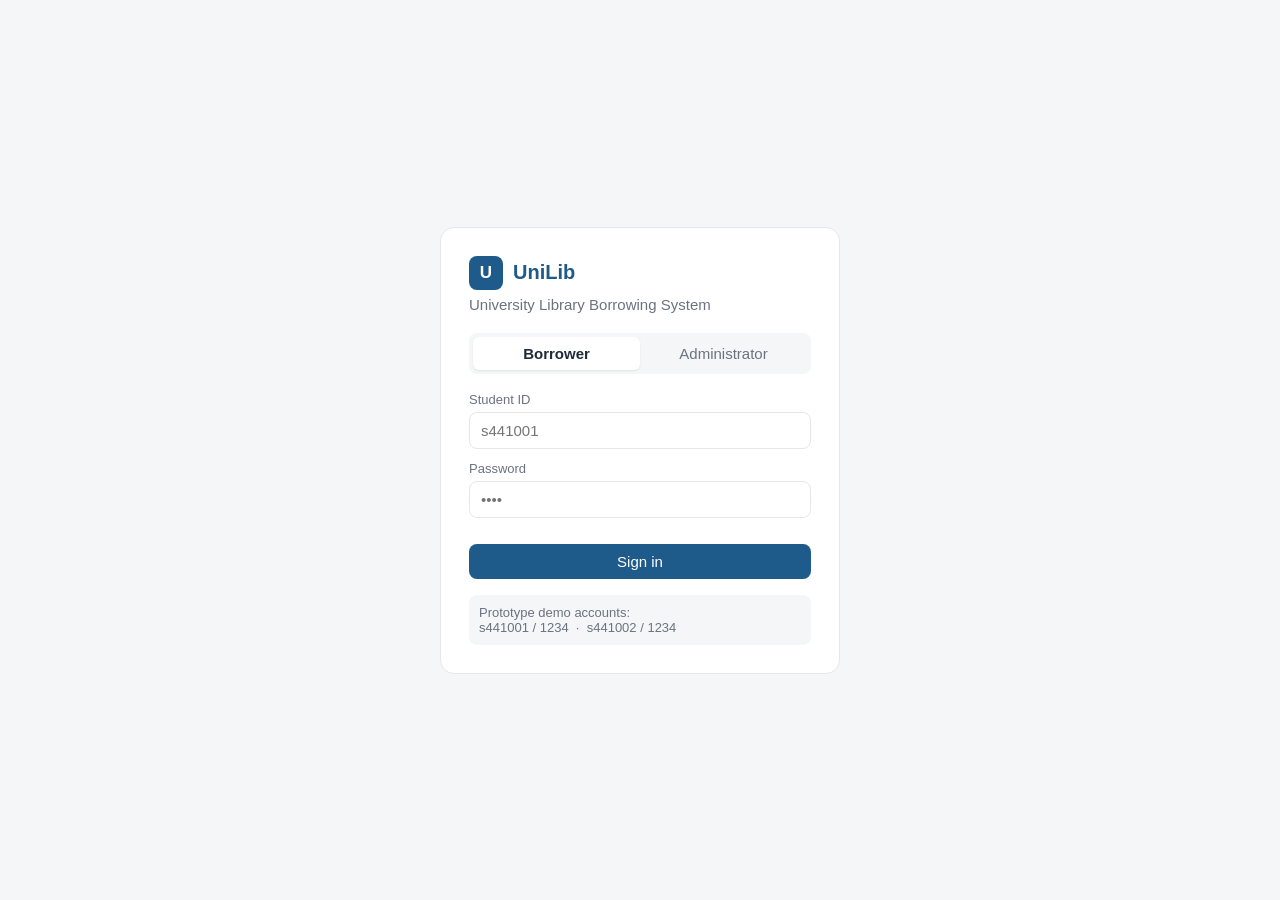
==== index.html @ b174dcbc "Add files via upload" ====
<!doctype html>
<html lang="en">
<head>
<meta charset="utf-8">
<meta name="viewport" content="width=device-width, initial-scale=1">
<title>UniLib – University Library Borrowing</title>
<link rel="stylesheet" href="style.css">
</head>
<body>
<div id="app"></div>
<div id="toast" class="toast"></div>
<script src="data.js"></script>
<script src="app.js"></script>
</body>
</html>
---- style.css ----
:root{
  --bg:#f5f6f8; --card:#fff; --ink:#1f2937; --muted:#6b7280; --line:#e5e7eb;
  --brand:#1e5a8a; --brand-2:#2f7bb8; --ok:#15803d; --warn:#b45309; --bad:#b91c1c;
  --radius:10px;
}
*{box-sizing:border-box}
body{margin:0;font-family:"Segoe UI",Tahoma,Arial,sans-serif;background:var(--bg);color:var(--ink);font-size:15px}
button{font:inherit;cursor:pointer}
input,select{font:inherit;padding:9px 11px;border:1px solid var(--line);border-radius:8px;background:#fff;width:100%}
input:focus,select:focus{outline:2px solid var(--brand-2);outline-offset:0;border-color:transparent}
.btn{background:var(--brand);color:#fff;border:0;border-radius:8px;padding:9px 16px}
.btn:hover{background:var(--brand-2)}
.btn.ghost{background:transparent;color:var(--brand);border:1px solid var(--line)}
.btn.small{padding:5px 10px;font-size:13px}
.btn.danger{background:var(--bad)}
.btn:disabled{opacity:.45;cursor:not-allowed}

/* login */
.login-wrap{min-height:100vh;display:grid;place-items:center;padding:16px}
.login{background:var(--card);border:1px solid var(--line);border-radius:14px;width:100%;max-width:400px;padding:28px}
.logo{display:flex;align-items:center;gap:10px;font-weight:700;font-size:20px;color:var(--brand)}
.logo span.mark{width:34px;height:34px;border-radius:8px;background:var(--brand);color:#fff;display:grid;place-items:center;font-size:17px}
.login p.sub{color:var(--muted);margin:6px 0 20px}
.tabs{display:grid;grid-template-columns:1fr 1fr;background:var(--bg);border-radius:8px;padding:4px;margin-bottom:18px}
.tabs button{border:0;background:transparent;padding:8px;border-radius:6px;color:var(--muted)}
.tabs button.on{background:#fff;color:var(--ink);font-weight:600;box-shadow:0 1px 2px rgba(0,0,0,.08)}
label{display:block;font-size:13px;color:var(--muted);margin:12px 0 5px}
.hint{margin-top:16px;font-size:13px;color:var(--muted);background:var(--bg);border-radius:8px;padding:10px}
.err{color:var(--bad);font-size:13px;min-height:18px;margin-top:8px}

/* shell */
.top{background:#fff;border-bottom:1px solid var(--line);display:flex;align-items:center;justify-content:space-between;padding:12px 24px}
.top .who{display:flex;align-items:center;gap:12px;color:var(--muted);font-size:14px}
.role{font-size:12px;padding:3px 8px;border-radius:99px;background:#e6eef6;color:var(--brand);font-weight:600}
.shell{display:grid;grid-template-columns:210px 1fr;min-height:calc(100vh - 59px)}
nav.side{background:#fff;border-right:1px solid var(--line);padding:16px 10px}
nav.side a{display:block;padding:9px 12px;border-radius:8px;color:var(--ink);text-decoration:none;margin-bottom:2px}
nav.side a.on{background:#e6eef6;color:var(--brand);font-weight:600}
main{padding:24px;max-width:1100px}
h1{font-size:22px;margin:0 0 4px}
.lead{color:var(--muted);margin:0 0 20px}
.card{background:var(--card);border:1px solid var(--line);border-radius:var(--radius);padding:16px}
.stats{display:grid;grid-template-columns:repeat(4,1fr);gap:14px;margin-bottom:20px}
.stat .n{font-size:26px;font-weight:700}
.stat .l{color:var(--muted);font-size:13px}
.bar{display:flex;gap:10px;margin-bottom:14px;flex-wrap:wrap}
.bar input{max-width:320px}
.bar select{max-width:180px}
table{width:100%;border-collapse:collapse;background:#fff;border:1px solid var(--line);border-radius:var(--radius);overflow:hidden}
th,td{text-align:left;padding:10px 12px;border-bottom:1px solid var(--line);font-size:14px}
th{background:#fafafa;color:var(--muted);font-weight:600;font-size:13px}
tr:last-child td{border-bottom:0}
.pill{font-size:12px;padding:3px 9px;border-radius:99px;font-weight:600;display:inline-block}
.p-ok{background:#dcfce7;color:var(--ok)} .p-warn{background:#fef3c7;color:var(--warn)}
.p-bad{background:#fee2e2;color:var(--bad)} .p-info{background:#e0ecf7;color:var(--brand)}
.books{display:grid;grid-template-columns:repeat(auto-fill,minmax(220px,1fr));gap:14px}
.book{display:flex;flex-direction:column;gap:6px}
.book .cover{height:110px;border-radius:8px;display:grid;place-items:center;color:#fff;font-weight:700;font-size:28px}
.book .t{font-weight:600}
.book .a{color:var(--muted);font-size:13px}
.book .row{display:flex;justify-content:space-between;align-items:center;margin-top:auto;padding-top:6px}
.form{display:grid;grid-template-columns:repeat(4,1fr) auto;gap:10px;align-items:end;margin-bottom:16px}
.form label{margin-top:0}
.actions{display:flex;gap:6px}
.empty{color:var(--muted);text-align:center;padding:24px}
.toast{position:fixed;bottom:20px;left:50%;transform:translateX(-50%);background:var(--ink);color:#fff;padding:10px 16px;border-radius:8px;opacity:0;transition:opacity .2s;pointer-events:none}
.toast.show{opacity:1}

@media (max-width:760px){
  .shell{grid-template-columns:1fr}
  nav.side{display:flex;overflow-x:auto;border-right:0;border-bottom:1px solid var(--line);padding:8px}
  nav.side a{white-space:nowrap}
  main{padding:16px}
  .stats{grid-template-columns:1fr 1fr}
  .form{grid-template-columns:1fr}
  .top{padding:12px 16px}
  table{display:block;overflow-x:auto}
}
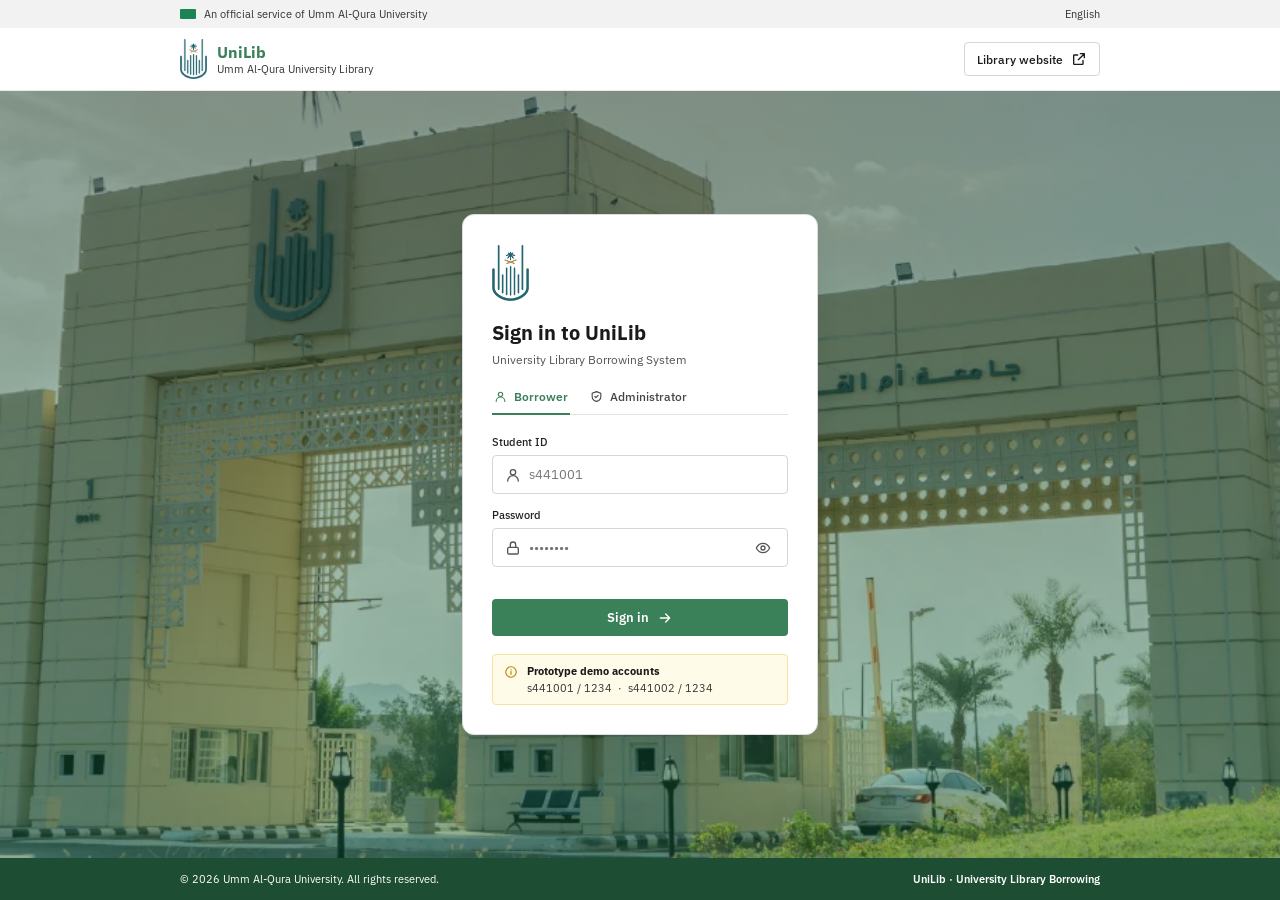
==== commit 46abc91e: "Redesign the login page with UQU style" ====
--- a/index.html
+++ b/index.html
@@ -4,12 +4,12 @@
 <meta charset="utf-8">
 <meta name="viewport" content="width=device-width, initial-scale=1">
 <title>UniLib – University Library Borrowing</title>
-<link rel="stylesheet" href="style.css">
+<link rel="stylesheet" href="css/style.css">
 </head>
 <body>
 <div id="app"></div>
 <div id="toast" class="toast"></div>
-<script src="data.js"></script>
-<script src="app.js"></script>
+<script src="js/data.js"></script>
+<script src="js/app.js"></script>
 </body>
 </html>
--- a/css/style.css
+++ b/css/style.css
@@ -0,0 +1,113 @@
+@import url("https://fonts.googleapis.com/css2?family=IBM+Plex+Sans:wght@400;500;600;700&display=swap"); /* used by the login page only */
+:root{
+  --bg:#f5f6f8; --card:#fff; --ink:#1f2937; --muted:#6b7280; --line:#e5e7eb;
+  --brand:#1e5a8a; --brand-2:#2f7bb8; --ok:#15803d; --warn:#b45309; --bad:#b91c1c;
+  --radius:10px;
+}
+*{box-sizing:border-box}
+body{margin:0;font-family:"Segoe UI",Tahoma,Arial,sans-serif;background:var(--bg);color:var(--ink);font-size:15px}
+button{font:inherit;cursor:pointer}
+input,select{font:inherit;padding:9px 11px;border:1px solid var(--line);border-radius:8px;background:#fff;width:100%}
+input:focus,select:focus{outline:2px solid var(--brand-2);outline-offset:0;border-color:transparent}
+.btn{background:var(--brand);color:#fff;border:0;border-radius:8px;padding:9px 16px}
+.btn:hover{background:var(--brand-2)}
+.btn.ghost{background:transparent;color:var(--brand);border:1px solid var(--line)}
+.btn.small{padding:5px 10px;font-size:13px}
+.btn.danger{background:var(--bad)}
+.btn:disabled{opacity:.45;cursor:not-allowed}
+
+/* login – Sample B "Gov Portal Card" (UQU style). Everything is scoped under .gp */
+.gp{--g:#1c8354;--g2:#3a8159;--gd:#1d4d33;--gl:#eef7f1;--gb:#d5e8dc;
+  min-height:100vh;display:flex;flex-direction:column;font-family:"IBM Plex Sans","IBM Plex Sans Arabic","Segoe UI",Tahoma,Arial,sans-serif;color:#1a1a1a;
+  background:#f7fbf8}
+.gp svg{width:16px;height:16px;fill:none;stroke:currentColor;stroke-width:2;stroke-linecap:round;stroke-linejoin:round;flex:none}
+.gp-in{max-width:952px;margin:0 auto;padding:0 16px;display:flex;align-items:center;justify-content:space-between;gap:12px}
+.gp-strip{background:#f2f2f2;font-size:11px;color:#333;padding:7px 0}
+.gp-strip span{display:flex;align-items:center;gap:8px}
+.gp-flag{width:16px;height:10px;background:var(--g);border-radius:1px;display:inline-block}
+.gp-head{background:#fff;border-bottom:1px solid #eaeaea;padding:11px 0}
+.gp-brand{display:flex;align-items:center;gap:10px}
+.gp-brand b{display:block;color:var(--g2);font-size:16px}
+.gp-brand small{display:block;font-size:11px;color:#333}
+.gp-mark{height:40px;width:auto;display:block}
+.gp-link{display:flex;align-items:center;gap:8px;border:1px solid #d6d6d6;border-radius:4px;padding:8px 12px;font-size:12px;font-weight:500;color:#1a1a1a;text-decoration:none;background:#fff}
+.gp-link:hover{border-color:var(--g2);color:var(--g2)}
+.gp-main{flex:1;display:grid;place-items:center;padding:40px 16px;
+  background:linear-gradient(rgba(20,60,40,.45),rgba(28,131,84,.35)),url("../assets/hero.webp") center/cover no-repeat,#2f5f45}
+.gp-card{background:#fff;border:1px solid #dcdcdc;border-radius:12px;box-shadow:0 8px 24px rgba(0,0,0,.06);width:100%;max-width:356px;padding:30px 29px 29px}
+.gp-icon{height:56px;width:auto;display:block;margin-bottom:18px}
+.gp h1{font-size:20px;font-weight:700;margin:0 0 6px}
+.gp-sub{font-size:12px;color:#555;margin:0 0 16px}
+.gp-tabs{display:flex;gap:18px;border-bottom:1px solid #e3e3e3;margin-bottom:20px}
+.gp-tabs button{display:flex;align-items:center;gap:7px;border:0;background:none;padding:6px 2px 9px;font-size:12px;font-weight:500;color:#444;border-bottom:2px solid transparent;margin-bottom:-1px}
+.gp-tabs button svg{width:13px;height:13px}
+.gp-tabs button.on{color:var(--g2);font-weight:600;border-bottom-color:var(--g2)}
+.gp label{font-size:11px;color:#222;margin:0 0 6px;font-weight:500}
+.gp label[for=p]{margin-top:14px}
+.gp-field{display:flex;align-items:center;gap:8px;border:1px solid #d6d6d6;border-radius:4px;padding:0 12px;background:#fff;color:#555}
+.gp-field:focus-within{border-color:var(--g2);box-shadow:0 0 0 3px rgba(58,129,89,.15)}
+.gp-field input{border:0;padding:10px 0;font-size:13px;background:transparent;outline:none}
+.gp-field input:focus{outline:none}
+.gp-eye{border:0;background:none;padding:4px;color:#555;display:grid;place-items:center}
+.gp-btn{width:100%;display:flex;align-items:center;justify-content:center;gap:8px;background:var(--g2);color:#fff;border:0;border-radius:4px;padding:10px 16px;font-size:13px;font-weight:600;margin-top:8px}
+.gp-btn:hover{background:var(--gd)}
+.gp .err{margin-top:6px}
+.gp-note{display:flex;gap:9px;margin-top:18px;background:#fffbe9;border:1px solid #f6e3a1;border-radius:4px;padding:9px 11px;font-size:10.5px;color:#333}
+.gp-note svg{color:#b8860b;width:14px;height:14px;margin-top:1px}
+.gp-note b{display:block;font-size:11px;color:#1a1a1a;margin-bottom:3px}
+.gp-foot{background:var(--gd);color:#fff;font-size:11px;padding:14px 0}
+.gp-foot b{font-weight:600}
+@media (max-width:560px){.gp-strip .gp-in>span:first-child{font-size:10px}.gp-brand small{display:none}.gp-foot .gp-in{flex-direction:column;text-align:center}}
+.logo{display:flex;align-items:center;gap:10px;font-weight:700;font-size:20px;color:var(--brand)}
+.logo span.mark{width:34px;height:34px;border-radius:8px;background:var(--brand);color:#fff;display:grid;place-items:center;font-size:17px}
+label{display:block;font-size:13px;color:var(--muted);margin:12px 0 5px}
+.err{color:var(--bad);font-size:13px;min-height:18px;margin-top:8px}
+
+/* shell */
+.top{background:#fff;border-bottom:1px solid var(--line);display:flex;align-items:center;justify-content:space-between;padding:12px 24px}
+.top .who{display:flex;align-items:center;gap:12px;color:var(--muted);font-size:14px}
+.role{font-size:12px;padding:3px 8px;border-radius:99px;background:#e6eef6;color:var(--brand);font-weight:600}
+.shell{display:grid;grid-template-columns:210px 1fr;min-height:calc(100vh - 59px)}
+nav.side{background:#fff;border-right:1px solid var(--line);padding:16px 10px}
+nav.side a{display:block;padding:9px 12px;border-radius:8px;color:var(--ink);text-decoration:none;margin-bottom:2px}
+nav.side a.on{background:#e6eef6;color:var(--brand);font-weight:600}
+main{padding:24px;max-width:1100px}
+h1{font-size:22px;margin:0 0 4px}
+.lead{color:var(--muted);margin:0 0 20px}
+.card{background:var(--card);border:1px solid var(--line);border-radius:var(--radius);padding:16px}
+.stats{display:grid;grid-template-columns:repeat(4,1fr);gap:14px;margin-bottom:20px}
+.stat .n{font-size:26px;font-weight:700}
+.stat .l{color:var(--muted);font-size:13px}
+.bar{display:flex;gap:10px;margin-bottom:14px;flex-wrap:wrap}
+.bar input{max-width:320px}
+.bar select{max-width:180px}
+table{width:100%;border-collapse:collapse;background:#fff;border:1px solid var(--line);border-radius:var(--radius);overflow:hidden}
+th,td{text-align:left;padding:10px 12px;border-bottom:1px solid var(--line);font-size:14px}
+th{background:#fafafa;color:var(--muted);font-weight:600;font-size:13px}
+tr:last-child td{border-bottom:0}
+.pill{font-size:12px;padding:3px 9px;border-radius:99px;font-weight:600;display:inline-block}
+.p-ok{background:#dcfce7;color:var(--ok)} .p-warn{background:#fef3c7;color:var(--warn)}
+.p-bad{background:#fee2e2;color:var(--bad)} .p-info{background:#e0ecf7;color:var(--brand)}
+.books{display:grid;grid-template-columns:repeat(auto-fill,minmax(220px,1fr));gap:14px}
+.book{display:flex;flex-direction:column;gap:6px}
+.book .cover{height:110px;border-radius:8px;display:grid;place-items:center;color:#fff;font-weight:700;font-size:28px}
+.book .t{font-weight:600}
+.book .a{color:var(--muted);font-size:13px}
+.book .row{display:flex;justify-content:space-between;align-items:center;margin-top:auto;padding-top:6px}
+.form{display:grid;grid-template-columns:repeat(4,1fr) auto;gap:10px;align-items:end;margin-bottom:16px}
+.form label{margin-top:0}
+.actions{display:flex;gap:6px}
+.empty{color:var(--muted);text-align:center;padding:24px}
+.toast{position:fixed;bottom:20px;left:50%;transform:translateX(-50%);background:var(--ink);color:#fff;padding:10px 16px;border-radius:8px;opacity:0;transition:opacity .2s;pointer-events:none}
+.toast.show{opacity:1}
+
+@media (max-width:760px){
+  .shell{grid-template-columns:1fr}
+  nav.side{display:flex;overflow-x:auto;border-right:0;border-bottom:1px solid var(--line);padding:8px}
+  nav.side a{white-space:nowrap}
+  main{padding:16px}
+  .stats{grid-template-columns:1fr 1fr}
+  .form{grid-template-columns:1fr}
+  .top{padding:12px 16px}
+  table{display:block;overflow-x:auto}
+}
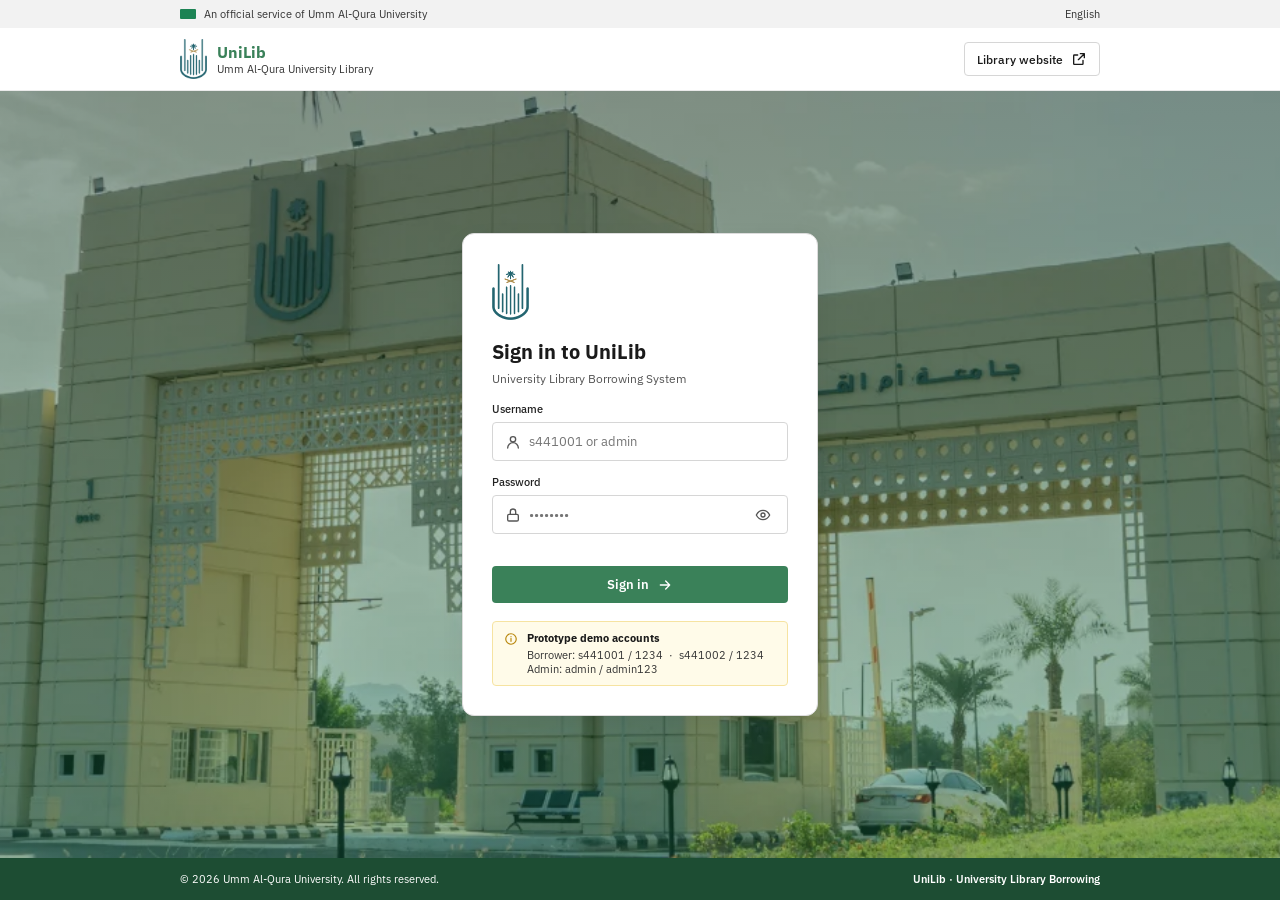
==== commit e9f8798d: "Switching between arabic and english" ====
--- a/index.html
+++ b/index.html
@@ -5,10 +5,12 @@
 <meta name="viewport" content="width=device-width, initial-scale=1">
 <title>UniLib – University Library Borrowing</title>
 <link rel="stylesheet" href="css/style.css">
+<link rel="stylesheet" href="css/i18n.css">
 </head>
 <body>
 <div id="app"></div>
 <div id="toast" class="toast"></div>
+<script src="js/i18n.js"></script>
 <script src="js/data.js"></script>
 <script src="js/app.js"></script>
 </body>
--- a/css/style.css
+++ b/css/style.css
@@ -111,3 +111,186 @@
   .top{padding:12px 16px}
   table{display:block;overflow-x:auto}
 }
+
+/* ===== Admin – UQU portal style. Everything is scoped under .adm so login + borrower pages are unchanged.
+   Reuses the .gp tokens (--g, --g2, --gd, --gl, --gb) and .gp-strip / .gp-head / .gp-foot from the login page. */
+.adm{--line:#e3e8e5;--muted:#5f6b66;--gold:#b8935a;--teal:#1f6f6b;font-size:14px}
+.adm .gp-in,.adm-in{max-width:1120px}
+.adm-in{margin:0 auto;padding:0 16px;width:100%}
+.adm main{flex:1;padding:0;max-width:none}
+.adm [hidden]{display:none!important}
+.adm h1{font-size:24px;font-weight:700;margin:0 0 4px;color:#fff}
+
+/* header user block */
+.adm-who{display:flex;align-items:center;gap:10px}
+.adm-av{width:34px;height:34px;border-radius:50%;background:var(--gl);color:var(--gd);border:1px solid var(--gb);display:grid;place-items:center;font-weight:600;font-size:12px;flex:none}
+.adm-id b{display:block;font-size:13px;font-weight:600;line-height:1.25}
+.adm .role{display:inline-block;margin-top:2px;font-size:10.5px;padding:1px 8px;border-radius:99px;background:var(--gl);color:var(--g2);border:1px solid var(--gb);font-weight:600}
+.adm .gp-link{font-family:inherit;cursor:pointer;margin-left:4px}
+
+/* main nav – dark green bar with gold active marker (logo colours) */
+.adm-nav{background:var(--gd);position:sticky;top:0;z-index:5;box-shadow:0 2px 6px rgba(0,0,0,.08)}
+.adm-nav .gp-in{justify-content:flex-start;gap:2px;overflow-x:auto}
+.adm-nav a{display:flex;align-items:center;gap:8px;padding:13px 14px 11px;color:rgba(255,255,255,.78);text-decoration:none;font-size:13px;font-weight:500;border-bottom:3px solid transparent;white-space:nowrap}
+.adm-nav a:hover{color:#fff;background:rgba(255,255,255,.06)}
+.adm-nav a.on{color:#fff;font-weight:600;border-bottom-color:var(--gold)}
+.adm-nav a:focus-visible{outline:2px solid #fff;outline-offset:-4px}
+.adm-nav em{font-style:normal;background:var(--gold);color:#fff;font-size:10.5px;font-weight:700;border-radius:99px;padding:1px 7px;line-height:1.5}
+
+/* page header band – campus photo, like the login hero */
+.adm-hero{color:#fff;padding:26px 0 28px;background:linear-gradient(90deg,rgba(29,77,51,.95),rgba(28,131,84,.72)),url("../assets/hero.webp") center 40%/cover no-repeat,var(--gd)}
+.adm-crumb{display:flex;align-items:center;gap:6px;font-size:11.5px;color:rgba(255,255,255,.75);margin-bottom:8px}
+.adm-crumb svg{width:12px;height:12px}
+.adm-hero p{margin:0;font-size:13px;color:rgba(255,255,255,.88)}
+.adm-body{padding:24px 16px 44px}
+
+/* cards + section titles */
+.adm .card{background:#fff;border:1px solid var(--line);border-radius:8px;padding:16px;box-shadow:0 1px 2px rgba(16,40,28,.04)}
+.adm .sec{display:flex;align-items:center;justify-content:space-between;gap:10px;margin:0 0 12px}
+.adm .sec h2{display:flex;align-items:center;gap:8px;font-size:15px;font-weight:600;margin:0;color:var(--gd)}
+.adm .sec h2::before{content:"";width:4px;height:16px;border-radius:2px;background:var(--gold)}
+.adm .sec a{font-size:12.5px;font-weight:600;color:var(--g2);text-decoration:none}
+.adm .sec a:hover{text-decoration:underline}
+.adm .cnt{font-size:12px;font-weight:500;color:var(--muted)}
+.adm-grid{display:grid;grid-template-columns:minmax(0,1fr) 320px;gap:18px;align-items:start}
+
+/* stat tiles */
+.adm .stats{display:grid;grid-template-columns:repeat(4,1fr);gap:14px;margin-bottom:24px}
+.adm .stat{display:flex;align-items:center;gap:14px;text-align:left;font:inherit;color:inherit;border-top:3px solid var(--g2);cursor:pointer;transition:box-shadow .15s,transform .15s}
+.adm .stat:hover{box-shadow:0 8px 20px rgba(29,77,51,.1);transform:translateY(-1px)}
+.adm .stat:focus-visible{outline:2px solid var(--g2);outline-offset:2px}
+.stat-ic{width:42px;height:42px;border-radius:8px;background:var(--gl);color:var(--g2);display:grid;place-items:center;flex:none}
+.adm .stat-ic svg{width:20px;height:20px}
+.adm .stat .n{display:block;font-size:26px;font-weight:700;line-height:1.1}
+.adm .stat .l{display:block;font-size:12.5px;color:var(--muted)}
+.stat-go{margin-left:auto;color:#a3b0aa}
+.adm .stat.teal{border-top-color:var(--teal)} .adm .teal .stat-ic{background:#e7f1ef;color:var(--teal)}
+.adm .stat.warn{border-top-color:var(--gold)} .adm .warn .stat-ic{background:#fbf4e8;color:#8f6a33}
+.adm .stat.bad{border-top-color:var(--bad)} .adm .bad .stat-ic{background:#fdecec;color:var(--bad)} .adm .stat.bad .n{color:var(--bad)}
+
+/* "needs attention" list */
+.att ul{list-style:none;margin:0;padding:0}
+.att li{display:flex;gap:10px;align-items:flex-start;padding:10px 0;border-bottom:1px solid var(--line)}
+.att li:first-child{padding-top:0}
+.att-ic{width:30px;height:30px;border-radius:6px;display:grid;place-items:center;flex:none}
+.att-ic.warn{background:#fbf3e3;color:#8f6a33} .att-ic.bad{background:#fdecec;color:var(--bad)}
+.adm .att-ic svg{width:15px;height:15px}
+.att-t{min-width:0} .att-t b{display:block;font-size:13px;font-weight:600} .att-t small{font-size:11.5px;color:var(--muted)}
+.att-ok{display:flex;align-items:center;gap:8px;color:var(--ok);font-size:13px;margin:4px 0}
+.adm .att-more{width:100%;margin-top:12px;text-decoration:none}
+
+/* controls */
+.adm input,.adm select{border:1px solid #d6d6d6;border-radius:4px;font-size:13px;padding:9px 11px}
+.adm input:focus,.adm select:focus{outline:none;border-color:var(--g2);box-shadow:0 0 0 3px rgba(58,129,89,.15)}
+.adm .btn{display:inline-flex;align-items:center;justify-content:center;gap:7px;background:var(--g2);border-radius:4px;font-size:13px;font-weight:600;padding:9px 16px;white-space:nowrap}
+.adm .btn:hover{background:var(--gd)}
+.adm .btn:focus-visible{outline:2px solid var(--g2);outline-offset:2px}
+.adm .btn svg{width:14px;height:14px}
+.adm .btn.ghost{background:#fff;color:#1a1a1a;border:1px solid #d6d6d6}
+.adm .btn.ghost:hover{border-color:var(--g2);color:var(--g2)}
+.adm .btn.danger{background:#fff;color:var(--bad);border:1px solid #efc9c9}
+.adm .btn.danger:hover{background:#fdf0f0;border-color:var(--bad)}
+.adm .btn.small{padding:5px 11px;font-size:12px}
+.adm .panel{margin-bottom:24px}
+.adm .form{margin:0;align-items:end}
+.adm .form label{margin:0 0 6px}
+.form-btns{display:flex;gap:8px}
+.adm .bar{margin-bottom:12px}
+.adm-search{position:relative;display:block;flex:1;max-width:360px;margin:0}
+.adm-search svg{position:absolute;left:11px;top:50%;transform:translateY(-50%);color:#7a8781;width:15px;height:15px}
+.adm .bar .adm-search input{padding-left:34px;max-width:none}
+
+/* status tabs (same pattern as the login tabs) */
+.adm-tabs{display:flex;gap:20px;border-bottom:1px solid #e3e3e3;margin-bottom:16px;overflow-x:auto}
+.adm-tabs button{display:flex;align-items:center;gap:6px;border:0;background:none;padding:6px 2px 10px;font-size:13px;font-weight:500;color:#444;border-bottom:2px solid transparent;margin-bottom:-1px;white-space:nowrap}
+.adm-tabs button:hover{color:var(--g2)}
+.adm-tabs button.on{color:var(--g2);font-weight:600;border-bottom-color:var(--g2)}
+.adm-tabs i{font-style:normal;font-size:11px;background:#eef1ef;color:#555;border-radius:99px;padding:0 7px}
+.adm-tabs .on i{background:var(--gl);color:var(--g2)}
+
+/* tables */
+.adm .tbl{background:#fff;border:1px solid var(--line);border-radius:8px;overflow-x:auto}
+.adm table{display:table;border:0;border-radius:0;background:none;min-width:600px}
+.adm th{background:#f3f8f5;color:var(--gd);font-size:11px;font-weight:600;text-transform:uppercase;letter-spacing:.05em;border-bottom:1px solid var(--gb);white-space:nowrap}
+.adm td{font-size:13.5px;vertical-align:middle}
+.adm tr:hover td{background:#fafdfb}
+.adm td b{font-weight:600}
+.adm td:not(:first-child){white-space:nowrap}
+.adm td small{display:block;font-size:11.5px;color:var(--muted)}
+.adm td small.late{color:var(--bad);font-weight:600}
+.adm td.actions{display:table-cell;white-space:nowrap;text-align:right}
+.adm td.actions .btn+.btn{margin-left:6px}
+.who-cell{display:flex;align-items:center;gap:10px}
+.adm .who-cell .adm-av{width:30px;height:30px;font-size:11px}
+.adm .pill{font-size:11.5px;padding:3px 9px}
+.adm .p-ok{background:#e6f4ec;color:#1d6b3f} .adm .p-warn{background:#fbf3e3;color:#8a6100}
+.adm .p-bad{background:#fdecec;color:#a61b1b} .adm .p-info{background:#e7f1ef;color:var(--teal)}
+.adm .p-muted{background:#f0f2f1;color:#6b7570}
+.adm .empty{color:var(--muted)}
+
+@media (max-width:900px){.adm-grid{grid-template-columns:minmax(0,1fr)}.adm .stats{grid-template-columns:repeat(2,1fr)}}
+@media (max-width:760px){
+  .adm .form{grid-template-columns:1fr}
+  .adm-id{display:none}
+  .adm-hero{padding:20px 0 22px}
+  .adm h1{font-size:20px}
+  .adm main{padding:0}
+}
+@media (max-width:420px){.adm .stats{grid-template-columns:1fr}.adm .gp-link{padding:8px}}
+/* ===== Borrower additions (shares .adm UQU portal shell) ===== */
+.adm .books{display:grid;grid-template-columns:repeat(auto-fill,minmax(235px,1fr));gap:16px}
+.adm .book{display:flex;flex-direction:column;gap:8px;padding:14px;transition:box-shadow .15s,transform .15s}
+.adm .book:hover{box-shadow:0 8px 20px rgba(29,77,51,.09);transform:translateY(-2px)}
+.adm .book .cover{height:108px;border-radius:6px;display:flex;flex-direction:column;align-items:center;justify-content:center;gap:4px;color:#fff;font-weight:700;font-size:28px;position:relative;overflow:hidden}
+.adm .book .cover::after{content:"";position:absolute;inset:0;background:linear-gradient(135deg,rgba(255,255,255,.14),transparent 60%)}
+.adm .book .cover small{font-size:10.5px;font-weight:500;letter-spacing:.04em;opacity:.88;text-transform:uppercase}
+.adm .book .t{font-weight:600;font-size:14.5px;color:var(--gd);line-height:1.35}
+.adm .book .a{color:var(--muted);font-size:12.5px}
+.adm .book .row{display:flex;justify-content:space-between;align-items:center;margin-top:auto;padding-top:10px;border-top:1px solid var(--line)}
+.adm .bar select{max-width:210px;background:#fff}
+/* صورة غلاف الكتاب */
+.adm .book .cover{height:170px;background:#eef3f0;padding:0}
+.adm .book .cover img{width:100%;height:100%;object-fit:cover;display:block}
+
+/* نافذة قراءة الكتاب داخل الموقع */
+.reader-modal{position:fixed;inset:0;background:rgba(15,30,22,.78);z-index:50;display:grid;place-items:center;padding:16px}
+.reader-box{background:#fff;width:100%;max-width:960px;height:88vh;border-radius:10px;display:flex;flex-direction:column;overflow:hidden;box-shadow:0 20px 50px rgba(0,0,0,.35)}
+.reader-head{display:flex;align-items:center;justify-content:space-between;padding:12px 16px;background:var(--gd);color:#fff}
+.reader-head h3{margin:0;font-size:15px}
+.reader-body{flex:1;background:#2b2b2b}
+.reader-body iframe{width:100%;height:100%;border:0}
+.adm .book .cover {
+  height: 170px;
+  background: #eef3f0;
+  position: relative;
+  overflow: hidden;
+  display: flex;
+  align-items: center;
+  justify-content: center;
+}
+.adm .book .cover img {
+  position: absolute;
+  inset: 0;
+  width: 100%;
+  height: 100%;
+  object-fit: cover;
+  z-index: 1;
+}
+.adm .book .cover span {
+  position: relative;
+  z-index: 2;
+  color: #fff;
+  font-size: 28px;
+  font-weight: 700;
+}
+.adm .book .cover small {
+  position: absolute;
+  bottom: 6px;
+  right: 8px;
+  z-index: 2;
+  background: rgba(0,0,0,0.6);
+  color: #fff;
+  padding: 2px 6px;
+  border-radius: 4px;
+  font-size: 10px;
+}
